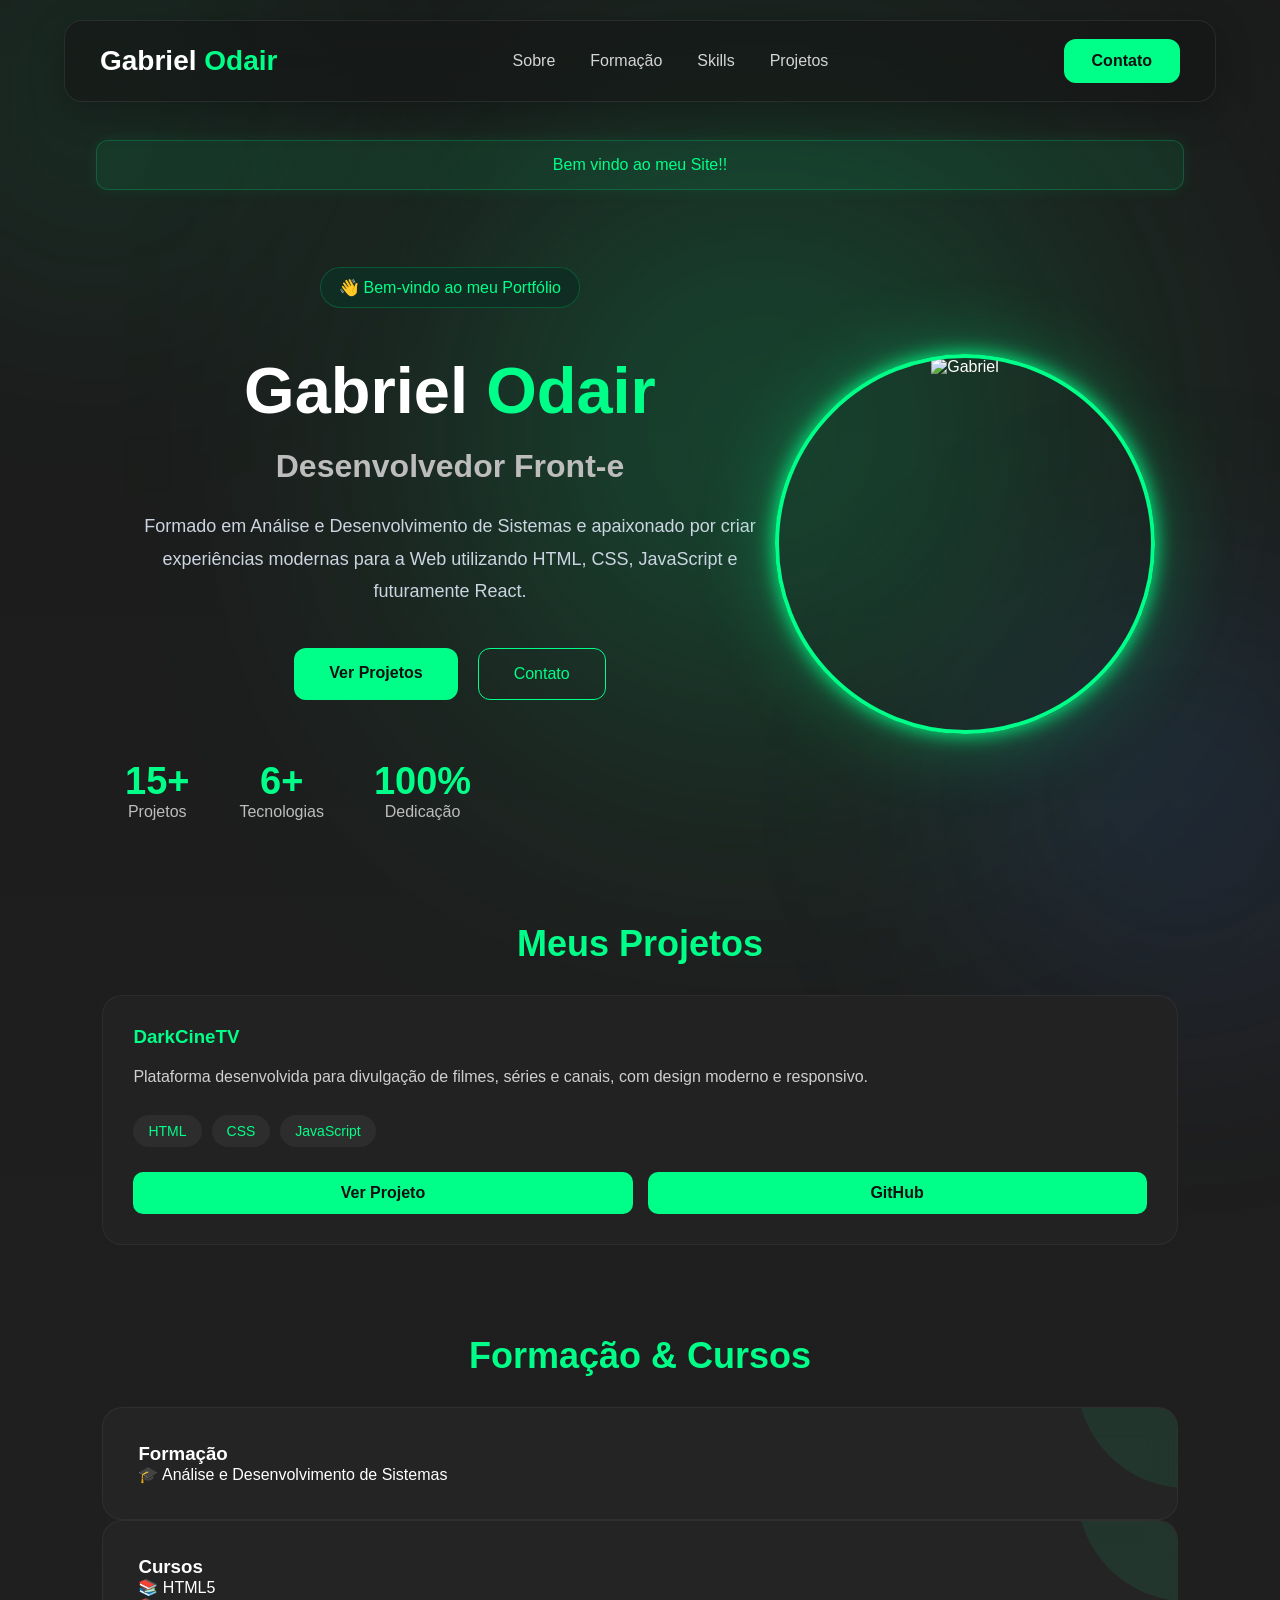
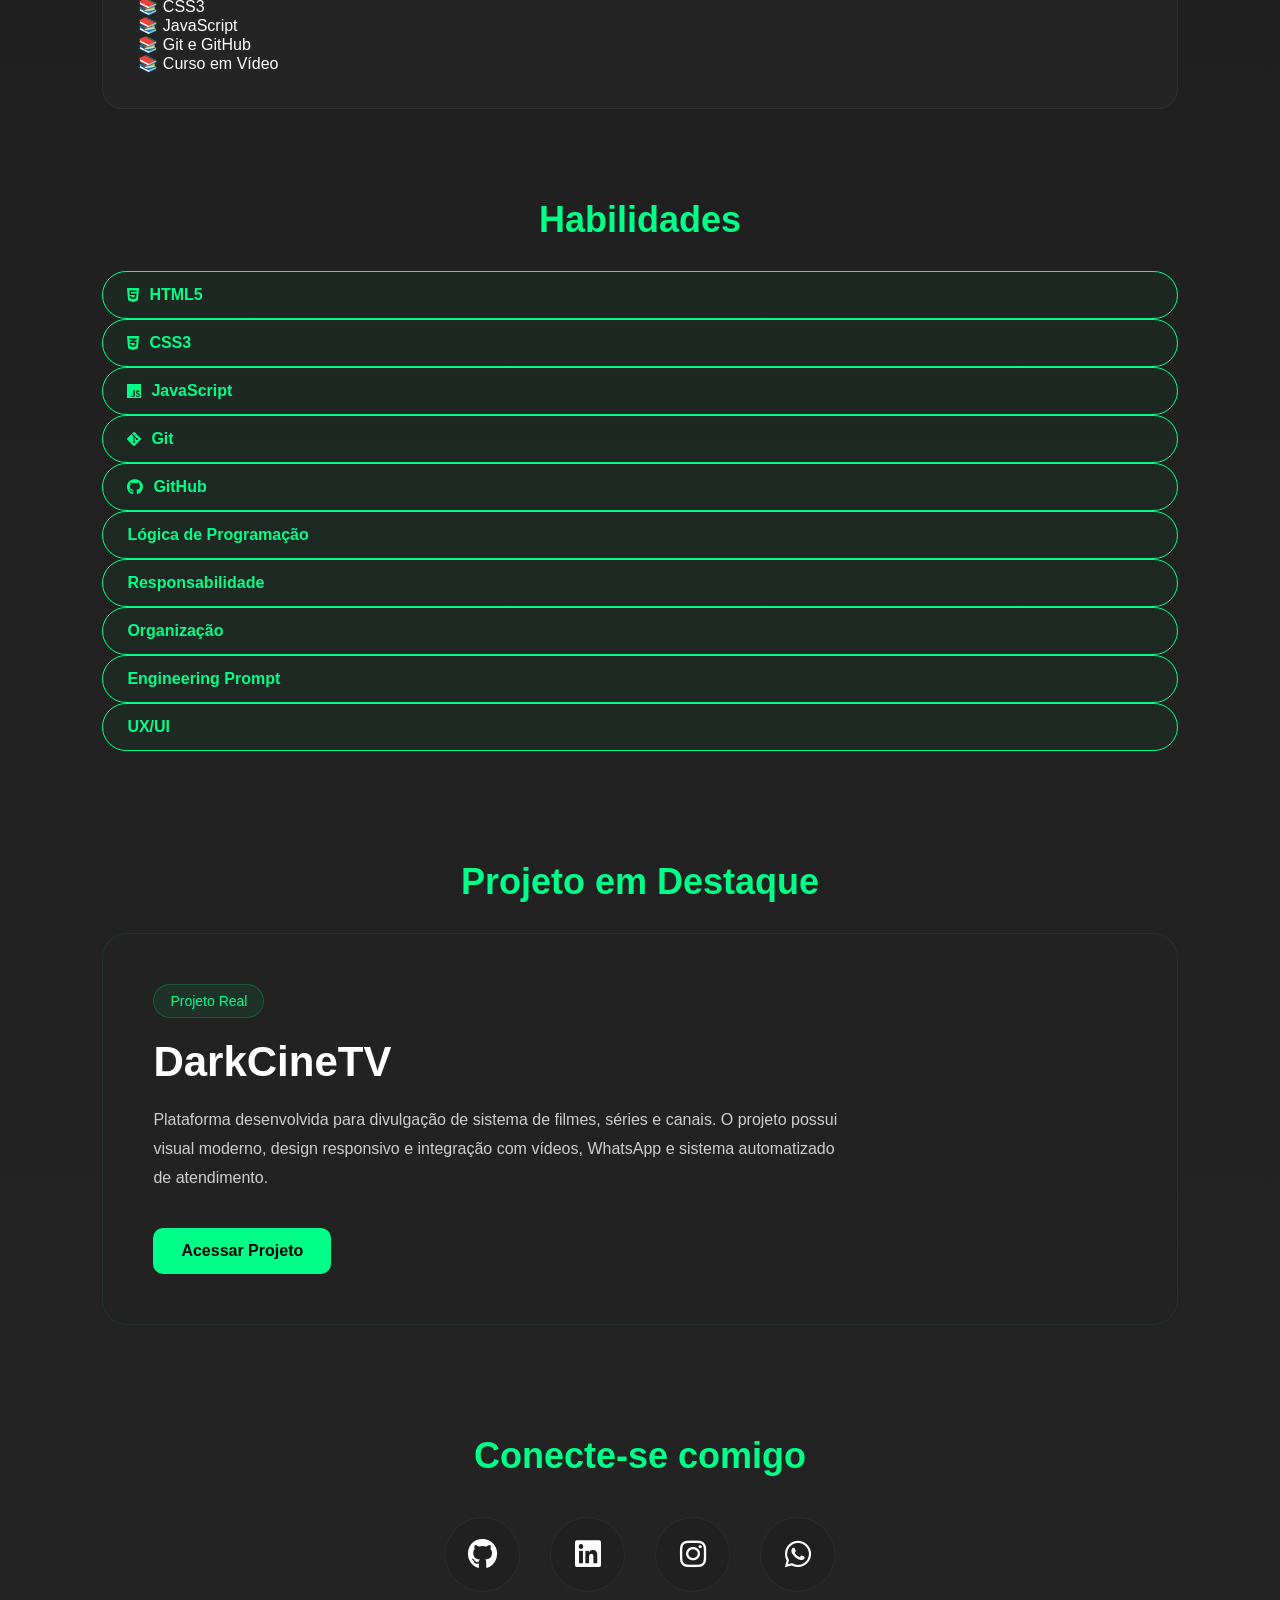
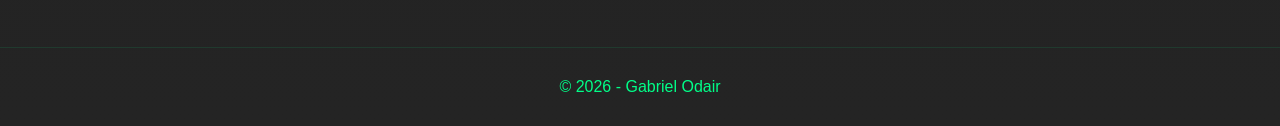
==== index.html @ f1d729bd "index" ====
<!DOCTYPE html>
<html lang="pt-br">

<head>
    <meta charset="UTF-8">
    <meta name="viewport" content="width=device-width, initial-scale=1.0">

    <title>Gabriel Odair | Portfólio</title>
    <link rel="shortcut icon" href="Imagens/favicon.ico" type="image/x-icon">

    <link rel="stylesheet" href="style.css">
    <link rel="stylesheet" href="css/responsive.css">
    <link rel="stylesheet" href="https://cdnjs.cloudflare.com/ajax/libs/font-awesome/6.7.2/css/all.min.css">
</head>

<body>

    <!-- HEADER -->

    <header>

    <nav class="navbar">

        <a href="#" class="logo">

            Gabriel <span>Odair</span>

        </a>

        <ul class="menu">

            <li><a href="#sobre">Sobre</a></li>

            <li><a href="#formacao">Formação</a></li>

            <li><a href="#habilidades">Skills</a></li>

            <li><a href="#projeto-destaque">Projetos</a></li>

        </ul>

        <a href="#redes" class="contact-btn">

            Contato

        </a>

    </nav>

</header>

    <!-- ALERT -->

    <div class="alert">
        Bem vindo ao meu Site!!
    </div>

    <!-- HERO -->

    <section class="hero">

        <div class="hero-left">

            <span class="tag">
                👋 Bem-vindo ao meu Portfólio
            </span>

            <h1>
                Gabriel <span>Odair</span>
            </h1>

            <h2>
                <span id="typing"></span>
            </h2>

            <p>
                Formado em Análise e Desenvolvimento de Sistemas e apaixonado por criar experiências modernas para a Web
                utilizando HTML, CSS, JavaScript e futuramente React.
            </p>

            <div class="hero-buttons">

                <a href="#projeto-destaque" class="btn-primary">
                    Ver Projetos
                </a>

                <a href="https://wa.me/5544988586621" target="_blank" class="btn-secondary">

                    Contato

                </a>

            </div>
            <div class="numbers">

                <div>

                    <h3>15+</h3>

                    <span>Projetos</span>

                </div>

                <div>

                    <h3>6+</h3>

                    <span>Tecnologias</span>

                </div>

                <div>

                    <h3>100%</h3>

                    <span>Dedicação</span>

                </div>

            </div>

        </div>

        <div class="hero-right">

            <div class="photo">

                <img src="imagens/perfil.png" alt="Gabriel">

            </div>

        </div>

    </section>
    <!-- SOBRE -->

    <section id="projetos"class="hidden">

    <h2 class="title">
        Meus Projetos
    </h2>

    <div class="projects">

        <!-- Projeto 1 -->

        <div class="project-card">

           

            <div class="project-info">

                <h3>DarkCineTV</h3>

                <p>
                    Plataforma desenvolvida para divulgação de filmes, séries e canais,
                    com design moderno e responsivo.
                </p>

                <div class="tech">

                    <span>HTML</span>

                    <span>CSS</span>

                    <span>JavaScript</span>

                </div>

                <div class="buttons">

                    <a
                    target="_blank"
                    href="https://darkcinetv.com.br">

                    Ver Projeto

                    </a>

                    <a
                    target="_blank"
                    href="https://github.com/GabrielOdair">

                    GitHub

                    </a>

                </div>

            </div>

        </div>

    </div>

</section>

    <!-- FORMAÇÃO -->

    <section id="formacao"class="hidden">

        <h2 class="title">
            Formação & Cursos
        </h2>

        <div class="cards">

            <div class="card">

                <h3>Formação</h3>

                <p>
                    🎓 Análise e Desenvolvimento de Sistemas
                </p>

            </div>

            <div class="card">

                <h3>Cursos</h3>

                <p>
                    📚 HTML5 <br>
                    📚 CSS3 <br>
                    📚 JavaScript <br>
                    📚 Git e GitHub <br>
                    📚 Curso em Vídeo
                </p>

            </div>

        </div>

    </section>

    <!-- HABILIDADES -->

    <section id="habilidades"class="hidden">

        <h2 class="title">
            Habilidades
        </h2>

        <div class="skill">

            <i class="fab fa-html5"></i>

            HTML5

        </div>
        <div class="skill"><i class="fab fa-css3-alt"></i> CSS3</div>
        <div class="skill"><i class="fab fa-js"></i> JavaScript</div>
        <div class="skill"><i class="fab fa-git-alt"></i> Git</div>
        <div class="skill"><i class="fab fa-github"></i> GitHub</div>
        <div class="skill">Lógica de Programação</div>
        <div class="skill">Responsabilidade</div>
        <div class="skill">Organização</div>
        <div class="skill">Engineering Prompt</div>
        <div class="skill">UX/UI</div>

        </div>

    </section>
    <!-- PROJETO EM DESTAQUE -->

    <section id="projeto-destaque"class="hidden">

        <h2 class="title">
            Projeto em Destaque
        </h2>

        <div class="project-feature">

            <div class="project-text">

                <span class="project-tag">
                    Projeto Real
                </span>

                <h3>
                    DarkCineTV
                </h3>

                <p>
                    Plataforma desenvolvida para divulgação de sistema de filmes, séries e canais.
                    O projeto possui visual moderno, design responsivo e integração com vídeos,
                    WhatsApp e sistema automatizado de atendimento.
                </p>

                <a target="_blank" href="https://darkcinetv.com.br" class="project-button">

                    Acessar Projeto

                </a>

            </div>

        </div>

    </section>

    <!-- REDES -->

    <section id="redes"class="hidden">

        <h3 class="title">

            Conecte-se comigo

        </h3>

        <div class="social-icons">

            <a target="_blank" href="https://github.com/GabrielOdair">

                <i class="fab fa-github"></i>

            </a>

            <a target="_blank" href="https://www.linkedin.com/in/gabriel-odair-1b85ba211/">

                <i class="fab fa-linkedin"></i>

            </a>

            <a target="_blank" href="https://instagram.com/odair_200">

                <i class="fab fa-instagram"></i>

            </a>

            <a target="_blank" href="https://wa.me/5544988586621">

                <i class="fab fa-whatsapp"></i>

            </a>

        </div>

    </section>

    <!-- FOOTER -->

    <footer>

        © 2026 - Gabriel Odair

    </footer>
    <script src="js/scrollReveal.js"></script>
    <script src="js/typing.js"></script>
<script src="js/navbar.js"></script>
<script src="js/scroll.js"></script>
<script src="script.js"></script>


<div class="blur blur1"></div>
<div class="blur blur2"></div>
<div class="blur blur3"></div>
</body>


</html>
---- style.css ----
/* RESET */

* {
    margin: 0;
    padding: 0;
    box-sizing: border-box;
}

/* BODY */

body {
    font-family: 'Poppins', sans-serif;
    background: linear-gradient(to bottom, #1b1b1b, #242424);
    color: white;
    overflow-x: hidden;
    padding-top: 110px;
}

/* HERO */

@media (max-width: 900px){

.hero{

    flex-direction:column-reverse;

    text-align:center;

    padding:120px 30px 60px;

}

.hero-left{

    width:100%;

}

.hero-right{

    width:100%;

    margin-bottom:40px;

}

}

.tag {

    display: inline-block;

    padding: 10px 18px;

    background: #0f2d22;

    color: #00ff88;

    border-radius: 30px;

    margin-bottom: 25px;

    border: 1px solid rgba(0, 255, 136, .2);

}

.hero h1 {

    font-size: 70px;

    margin-bottom: 10px;

}

.hero h1 span {

    color: #00ff88;

}

.hero h2 {

    font-size: 32px;

    color: #bdbdbd;

    margin-bottom: 25px;

}

.hero p {

    font-size: 18px;

    color: #c8c8c8;

    line-height: 1.8;

    max-width: 650px;

}

.hero-buttons {

    display: flex;

    gap: 20px;

    margin-top: 40px;

}

.btn-primary {

    padding: 16px 35px;

    background: #00ff88;

    color: #111;

    border-radius: 12px;

    text-decoration: none;

    font-weight: bold;

    transition: .4s;

}

.btn-primary:hover {

    transform: translateY(-6px);

    box-shadow:
        0 0 10px #00ff88,
        0 0 25px #00ff88,
        0 0 60px #00ff88;

}

.btn-secondary {

    padding: 16px 35px;

    border: 1px solid #00ff88;

    color: #00ff88;

    text-decoration: none;

    border-radius: 12px;

    transition: .4s;

}

.btn-secondary:hover {

    background: #00ff88;

    color: #111;

    box-shadow: 0 0 30px #00ff88;

}

.photo {

    width: 380px;

    height: 380px;

    border-radius: 50%;

    overflow: hidden;

    border: 4px solid #00ff88;

    box-shadow:
        0 0 20px #00ff88,
        0 0 80px rgba(0, 255, 136, .3);

    animation: flutuar 4s ease-in-out infinite;

}

.photo img {

    width: 100%;

    height: 100%;

    object-fit: cover;

}

@keyframes flutuar {

    0% {

        transform: translateY(0px);

    }

    50% {

        transform: translateY(-18px);

    }

    100% {

        transform: translateY(0px);

    }

}

/* BACKGROUND EFFECT */

.blur {
    position: fixed;
    width: 400px;
    height: 400px;
    border-radius: 50%;
    filter: blur(120px);
    z-index: -1;
}

.blur1 {
    background: rgba(0, 255, 136, 0.08);
    top: -100px;
    left: -100px;
}

.blur2 {
    background: rgba(59, 130, 246, 0.12);
    bottom: -100px;
    right: -100px;
}

/* ================= HEADER ================= */

header {

    position: fixed;

    top: 20px;

    left: 0;

    width: 100%;

    display: flex;

    justify-content: center;

    z-index: 999;

}

.navbar {

    width: 90%;

    max-width: 1300px;

    padding: 18px 35px;

    display: flex;

    justify-content: space-between;

    align-items: center;

    background: rgba(20, 20, 20, .55);

    backdrop-filter: blur(20px);

    border: 1px solid rgba(255, 255, 255, .08);

    border-radius: 18px;

    box-shadow:

        0 10px 35px rgba(0, 0, 0, .25);

}
.navbar:hover{

    border-color:#00ff88;

    transition:.4s;

}

.logo {

    font-size: 28px;

    font-weight: 700;

    color: white;

    text-decoration: none;

}

.logo span {

    color: #00ff88;

}
.logo{

    transition:.4s;

}

.logo:hover{

    text-shadow:

        0 0 10px #00ff88,

        0 0 20px #00ff88;

}

.menu {

    display: flex;

    gap: 35px;

    list-style: none;

}

.menu a {

    position: relative;

    text-decoration: none;

    color: #d5d5d5;

    font-weight: 500;

    transition: .4s;

}

.menu a::after {

    content: "";

    position: absolute;

    left: 0;

    bottom: -8px;

    width: 0%;

    height: 2px;

    border-radius: 20px;

    background: #00ff88;

    transition: .4s;

}

.menu a:hover {

    color: #00ff88;

}

.menu a:hover::after {

    width: 100%;

}

.contact-btn {

    padding: 13px 28px;

    border-radius: 12px;

    text-decoration: none;

    color: #111;

    background: #00ff88;

    font-weight: bold;

    transition: .4s;

}

.contact-btn:hover {

    transform: translateY(-4px);

    box-shadow:

        0 0 10px #00ff88,

        0 0 30px #00ff88,

        0 0 60px rgba(0, 255, 136, .6);

}

/* ALERT */

.alert {
    width: 85%;
    margin: 30px auto;
    padding: 15px;
    border-radius: 12px;
    text-align: center;

    background: rgba(0, 255, 136, 0.08);
    border: 1px solid rgba(0, 255, 136, 0.2);

    color: #00ff88;

    box-shadow: 0 0 15px rgba(0, 255, 136, 0.08);
}

/* HERO */

.hero {
    min-height: 72vh;
    display: flex;
    justify-content: center;
    align-items: center;
    padding: 0 8%;
    text-align: center;
}

.hero-content {
    max-width: 800px;
}

.small-text {
    color: #60a5fa;
    letter-spacing: 2px;
    text-transform: uppercase;
    font-size: 14px;
}

.hero h1 {
    font-size: 65px;
    margin: 20px 0;
}

.hero h1 span {
    color: #00ff88;
}

.hero p {
    color: #cbd5e1;
    line-height: 1.8;
    margin-bottom: 35px;
}

/* BUTTONS */

.hero-buttons {
    display: flex;
    justify-content: center;
    gap: 20px;
    flex-wrap: wrap;
}

.btn {
    padding: 14px 28px;

    background: #2f2f2f;

    border: 1px solid #3d3d3d;

    border-radius: 10px;

    text-decoration: none;

    color: #00ff88;

    font-weight: 600;

    transition: 0.3s;
}

.btn:hover {
    transform: translateY(-4px);

    background: #3a3a3a;

    box-shadow: 0 0 15px rgba(0, 255, 136, 0.15);
}


.btn-outline {
    padding: 14px 28px;

    border: 1px solid #00ff88;

    border-radius: 10px;

    text-decoration: none;

    color: #00ff88;

    background-color: transparent;

    transition: 0.3s;
}

.btn-outline:hover {
    background-color: #00ff88;
    color: black;
}

/* SECTIONS */

section {
    padding: 55px 8%;
}

.title {
    text-align: center;
    font-size: 36px;
    margin-bottom: 30px;
    color: #00ff88;
}

/* CARDS */

.card {

    background: rgba(40, 40, 40, .65);

    border-radius: 20px;

    padding: 35px;

    border: 1px solid rgba(255, 255, 255, .05);

    backdrop-filter: blur(15px);

    transition: .4s;

    position: relative;

    overflow: hidden;

}

/* SKILLS */

.skills {
    display: flex;
    flex-wrap: wrap;
    justify-content: center;
    gap: 15px;
}

.skill {
    padding: 12px 22px;

    border-radius: 30px;

    border: 1px solid #00ff88;

    color: #00ff88;

    background-color: rgba(0, 255, 136, 0.04);

    transition: 0.3s;
}

.skill:hover {
    background: #00ff88;

    color: black;
}

/* PROJETOS */

.project-link {
    display: inline-block;
    margin-top: 20px;
    color: #60a5fa;
    text-decoration: none;
    font-weight: 600;
}

/* SOCIAL */

.social {
    display: flex;
    justify-content: center;
    gap: 20px;
    flex-wrap: wrap;
}

.social a {
    text-decoration: none;
    color: white;
    padding: 14px 25px;
    border-radius: 10px;
    border: 1px solid rgba(0, 255, 136, 0.2);
    transition: 0.3s;
}

.social a:hover {
    background: #00ff88;
    color: black;
}

/* FOOTER */

footer {
    padding: 30px;
    text-align: center;
    border-top: 1px solid rgba(0, 255, 136, 0.1);
    color: #00ff88;
}

/* RESPONSIVO */

@media(max-width: 768px) {



    nav {
        flex-direction: column;
        gap: 20px;
    }

    nav ul li {

        position: relative;

    }

    nav a {

        color: #ddd;

        text-decoration: none;

        font-weight: 500;

        transition: .4s;

    }

    nav a::after {

        content: "";

        position: absolute;

        left: 0;

        bottom: -8px;

        width: 0%;

        height: 2px;

        background: #00ff88;

        transition: .4s;

    }

    nav a:hover {

        color: #00ff88;

    }

    nav a:hover::after {

        width: 100%;

    }

    .hero h1 {
        font-size: 42px;
    }

}

/* PROJETO DESTAQUE */

.project-feature {

    width: 100%;

    background: rgba(35, 35, 35, 0.75);

    border: 1px solid rgba(0, 255, 136, 0.08);

    border-radius: 25px;

    padding: 50px;

    transition: 0.3s;

    overflow: hidden;
}

.project-feature:hover {

    transform: translateY(-5px);

    border-color: #00ff88;

    box-shadow: 0 0 25px rgba(0, 255, 136, 0.08);
}

.project-text {

    max-width: 700px;
}

.project-tag {

    display: inline-block;

    padding: 8px 16px;

    border-radius: 30px;

    background: rgba(0, 255, 136, 0.08);

    border: 1px solid rgba(0, 255, 136, 0.2);

    color: #00ff88;

    margin-bottom: 20px;

    font-size: 14px;
}

.project-feature h3 {

    font-size: 42px;

    margin-bottom: 20px;

    color: white;
}

.project-feature p {

    color: #cfcfcf;

    line-height: 1.8;

    margin-bottom: 35px;
}

.project-button {

    display: inline-block;

    padding: 14px 28px;

    background: #00ff88;

    color: black;

    text-decoration: none;

    border-radius: 10px;

    font-weight: 600;

    transition: 0.3s;
}

.project-button:hover {

    transform: scale(1.05);

    box-shadow: 0 0 20px rgba(0, 255, 136, 0.2);
}

#sobre,
#formacao {
    padding-top: 35px;
    padding-bottom: 35px;
}

.blur3 {

    width: 500px;

    height: 500px;

    background: #00ff8850;

    filter: blur(170px);

    position: fixed;

    left: 40%;

    top: 20%;

    z-index: -1;

}

.numbers {

    display: flex;

    gap: 50px;

    margin-top: 60px;

}

.numbers h3 {

    font-size: 38px;

    color: #00ff88;

}

.numbers span {

    color: #bdbdbd;

}

.social-icons {

    display: flex;

    justify-content: center;

    gap: 30px;

    margin-top: 40px;

    flex-wrap: wrap;

}

.social-icons a {

    width: 75px;

    height: 75px;

    display: flex;

    justify-content: center;

    align-items: center;

    border-radius: 50%;

    background: #202020;

    color: white;

    font-size: 30px;

    text-decoration: none;

    transition: .4s;

    border: 1px solid rgba(255, 255, 255, .05);

}

.social-icons a:hover {

    background: #00ff88;

    color: #111;

    transform: translateY(-10px) scale(1.1);

    box-shadow:
        0 0 15px #00ff88,
        0 0 35px #00ff88,
        0 0 60px rgba(0, 255, 136, .6);

}

.card::before {

    content: "";

    position: absolute;

    width: 220px;

    height: 220px;

    background: #00ff88;

    border-radius: 50%;

    top: -140px;

    right: -120px;

    opacity: .08;

    transition: .5s;

}

.card:hover::before {

    transform: scale(1.8);

}

.card:hover {

    transform: translateY(-10px);

    box-shadow:

        0 15px 40px rgba(0, 255, 136, .12);

    border-color: #00ff88;

}

.skill {

    display: flex;

    align-items: center;

    gap: 10px;

    padding: 14px 24px;

    font-weight: 600;

}
.projects{

    display:grid;

    grid-template-columns:repeat(auto-fit,minmax(350px,1fr));

    gap:40px;

}
.project-card{

    background:#222;

    border-radius:20px;

    overflow:hidden;

    transition:.4s;

    border:1px solid rgba(255,255,255,.05);

}
.project-card:hover{

    transform:translateY(-10px);

    box-shadow:

        0 15px 40px rgba(0,255,136,.15);

}
.project-card img{

    width:100%;

    height:240px;

    object-fit:cover;

    transition:.5s;

}.project-card:hover img{

    transform:scale(1.08);

}.project-info{

    padding:30px;

}.project-info h3{

    color:#00ff88;

    margin-bottom:15px;

}.project-info p{

    color:#cfcfcf;

    line-height:1.7;

}.tech{

    display:flex;

    gap:10px;

    flex-wrap:wrap;

    margin:25px 0;

}.tech span{

    padding:8px 15px;

    border-radius:30px;

    background:#2d2d2d;

    color:#00ff88;

    font-size:14px;

}.buttons{

    display:flex;

    gap:15px;

}.buttons a{

    flex:1;

    text-align:center;

    text-decoration:none;

    padding:12px;

    border-radius:10px;

    background:#00ff88;
.buttons a:hover{

    box-shadow:

        0 0 10px #00ff88,

        0 0 30px #00ff88;

}.navbar.scroll{

background:#121212;

box-shadow:

0 15px 40px rgba(0,0,0,.45);

border:1px solid rgba(0,255,136,.15);

}
    color:#111;

    font-weight:bold;

    transition:.4s;

}
/*==========================
RESPONSIVIDADE
===========================*/

@media (max-width:900px){

    /* HEADER */

    header{

        top:10px;

    }

    .navbar{

        width:95%;

        flex-direction:column;

        gap:20px;

        padding:20px;

    }

    .menu{

        flex-wrap:wrap;

        justify-content:center;

        gap:18px;

    }

    /* HERO */

    .hero{

        flex-direction:column-reverse;

        text-align:center;

        gap:40px;

        padding:40px 20px;

    }

    .hero-left{

        width:100%;

    }

    .hero-right{

        width:100%;

        display:flex;

        justify-content:center;

    }

    .hero h1{

        font-size:42px;

    }

    .hero h2{

        font-size:24px;

    }

    .hero p{

        font-size:16px;

    }

    .photo{

        width:250px;

        height:250px;

    }

    /* BOTÕES */

    .hero-buttons{

        flex-direction:column;

        align-items:center;

    }

    .btn-primary,

    .btn-secondary{

        width:220px;

        text-align:center;

    }

    /* NÚMEROS */

    .numbers{

        justify-content:center;

        flex-wrap:wrap;

        gap:25px;

    }

    /* CARDS */

    .cards{

        grid-template-columns:1fr;

    }

    /* SKILLS */

    .skills{

        justify-content:center;

    }

    .skill{

        width:170px;

        justify-content:center;

    }

    /* REDES */

    .social-icons{

        gap:18px;

    }

    .social-icons a{

        width:60px;

        height:60px;

        font-size:24px;

    }

}
.hidden{

    opacity:0;

    transform:translateY(80px);

    transition:all .8s ease;

}

.show{

    opacity:1;

    transform:translateY(0);

}
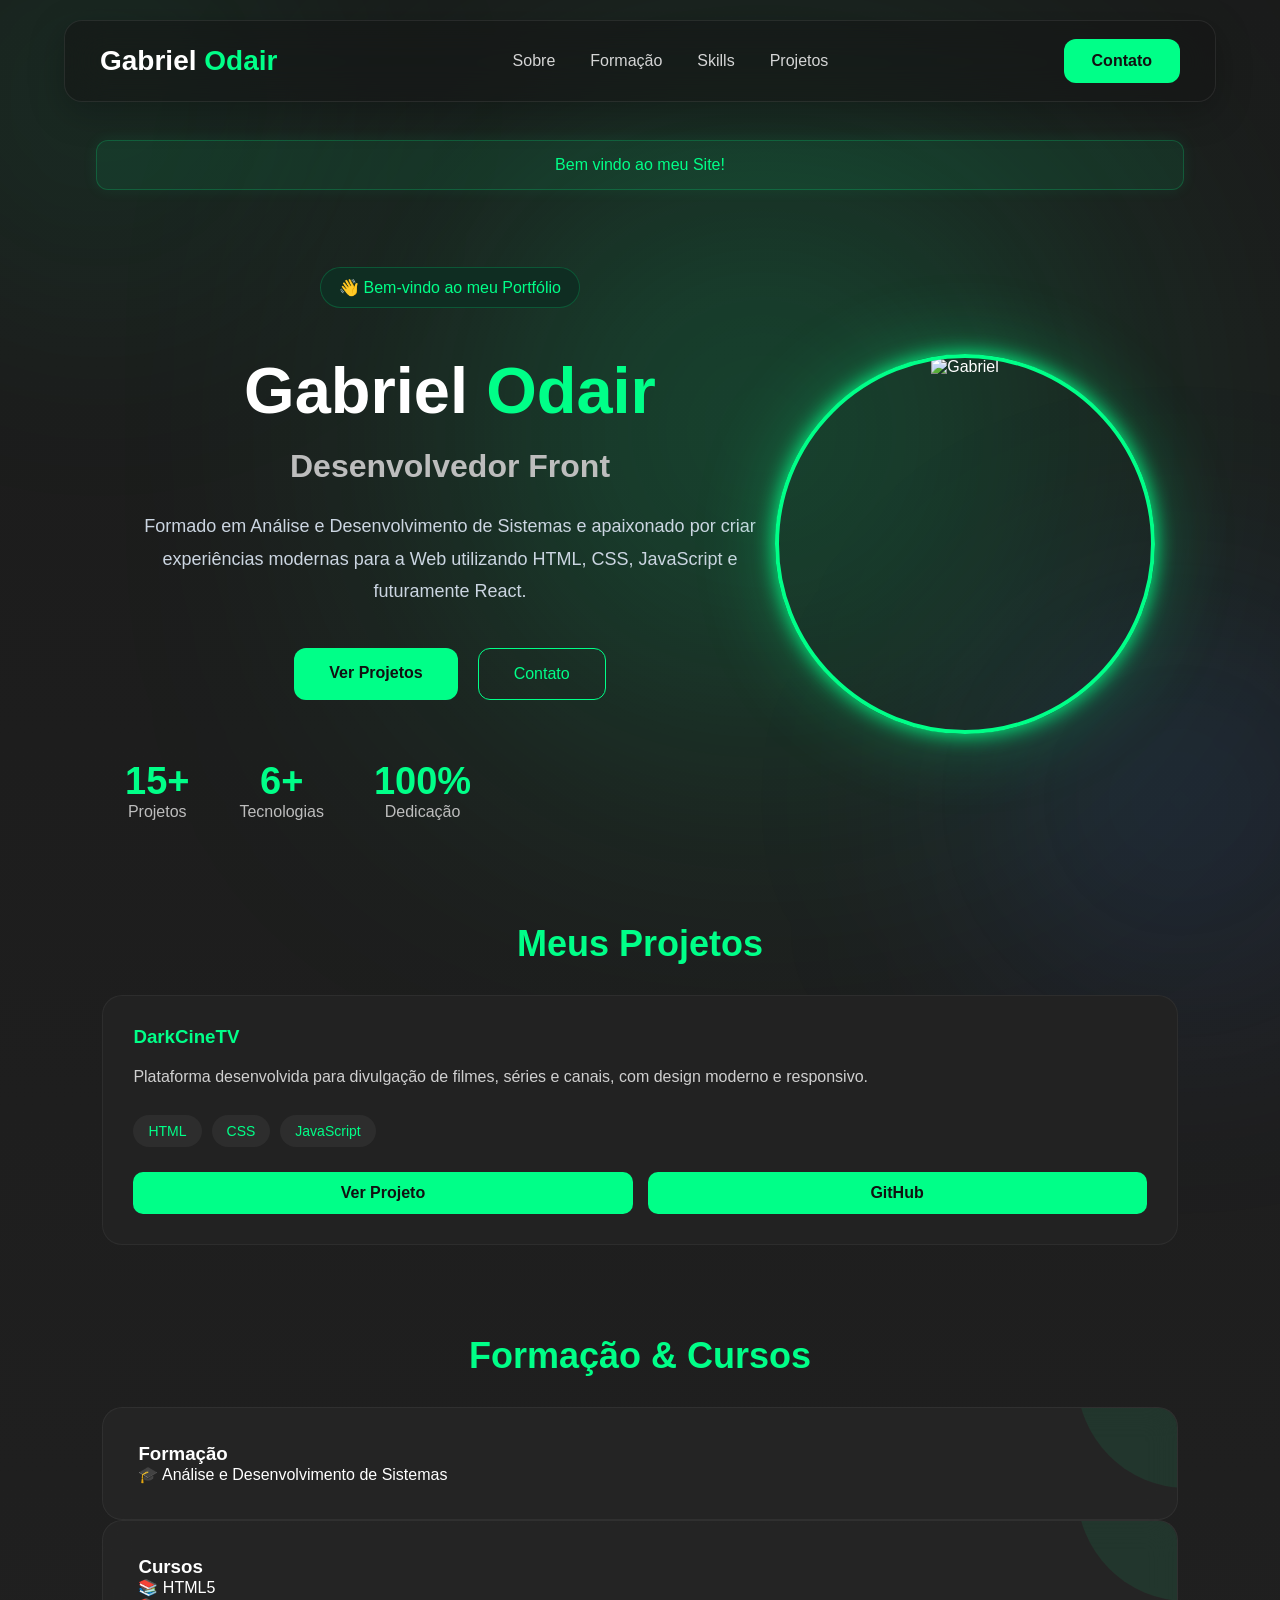
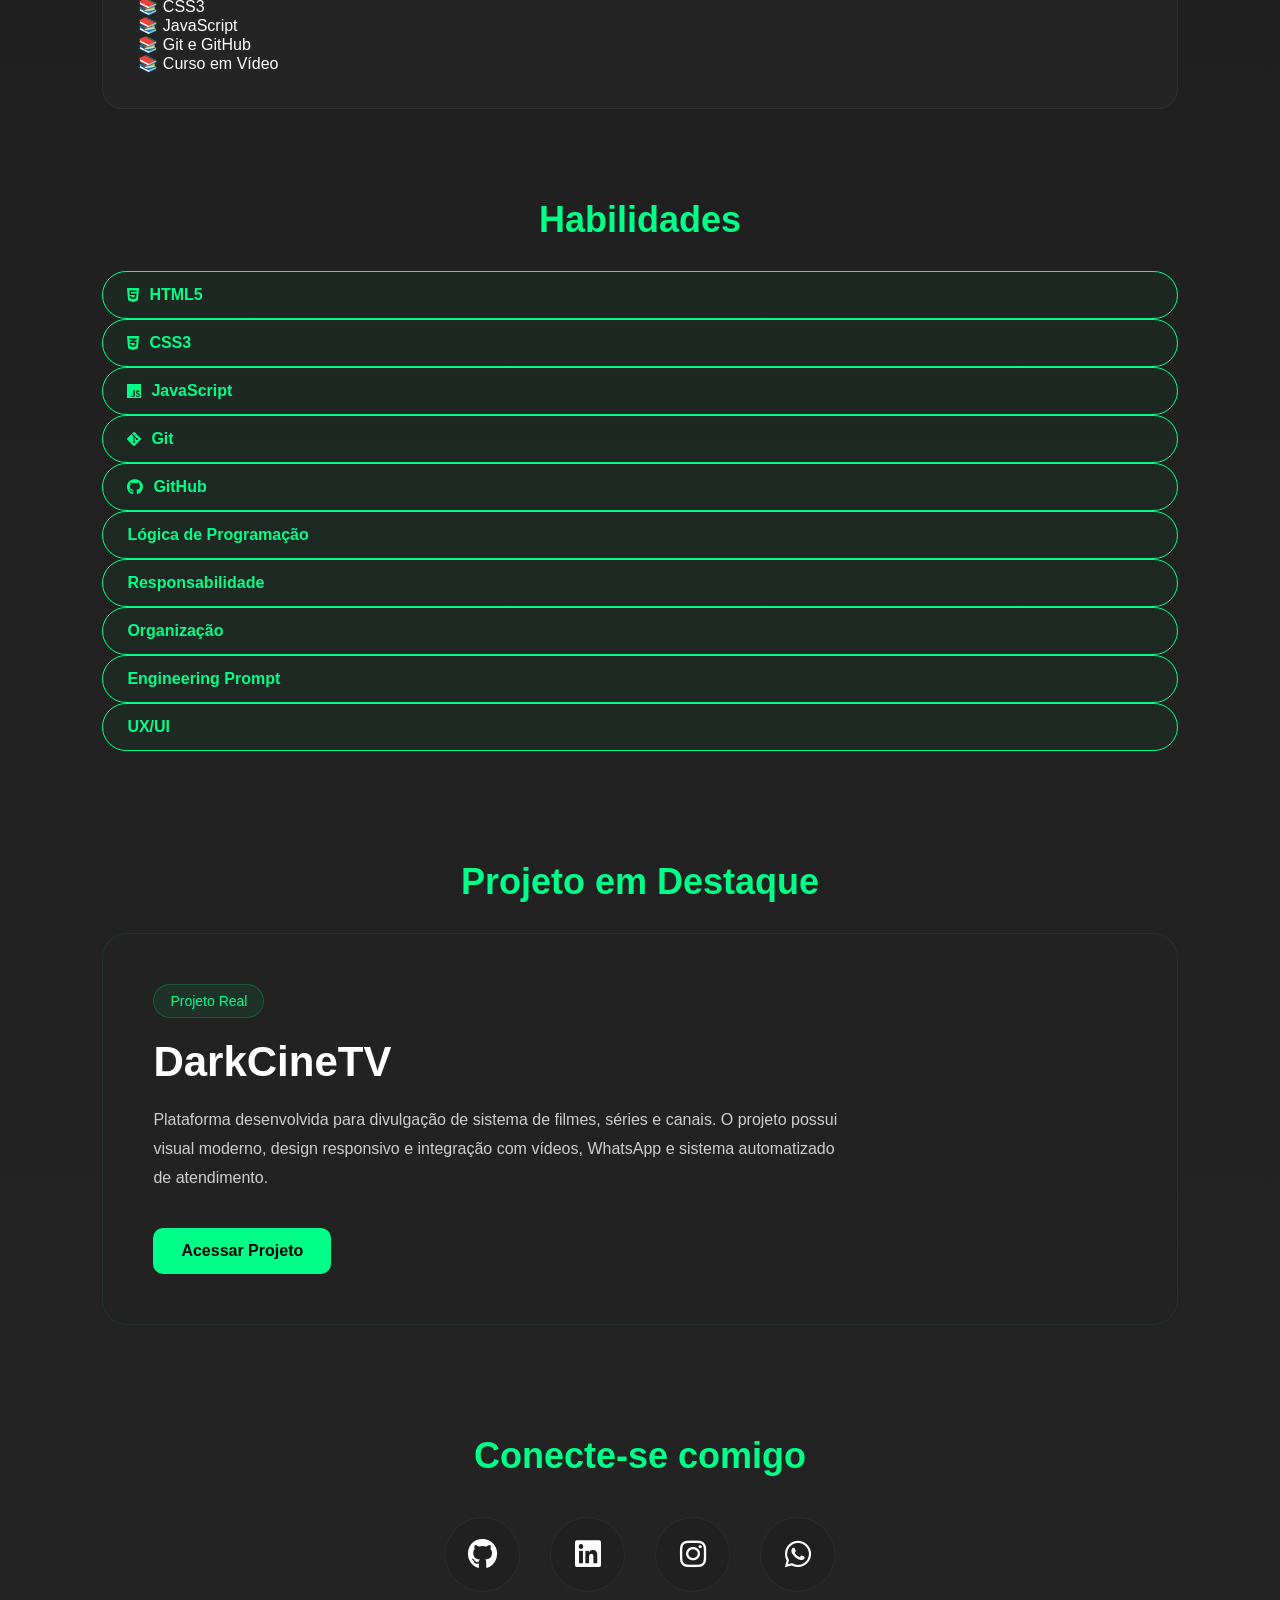
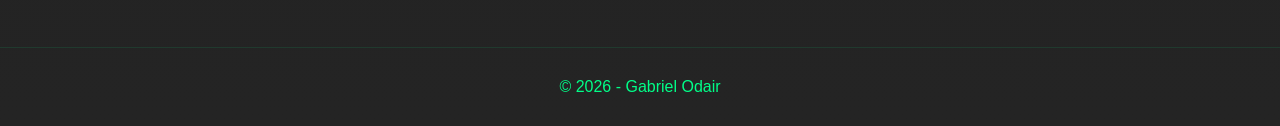
==== commit 75c133ce: "Update index.html" ====
--- a/index.html
+++ b/index.html
@@ -52,7 +52,7 @@
     <!-- ALERT -->
 
     <div class="alert">
-        Bem vindo ao meu Site!!
+        Bem vindo ao meu Site!
     </div>
 
     <!-- HERO -->
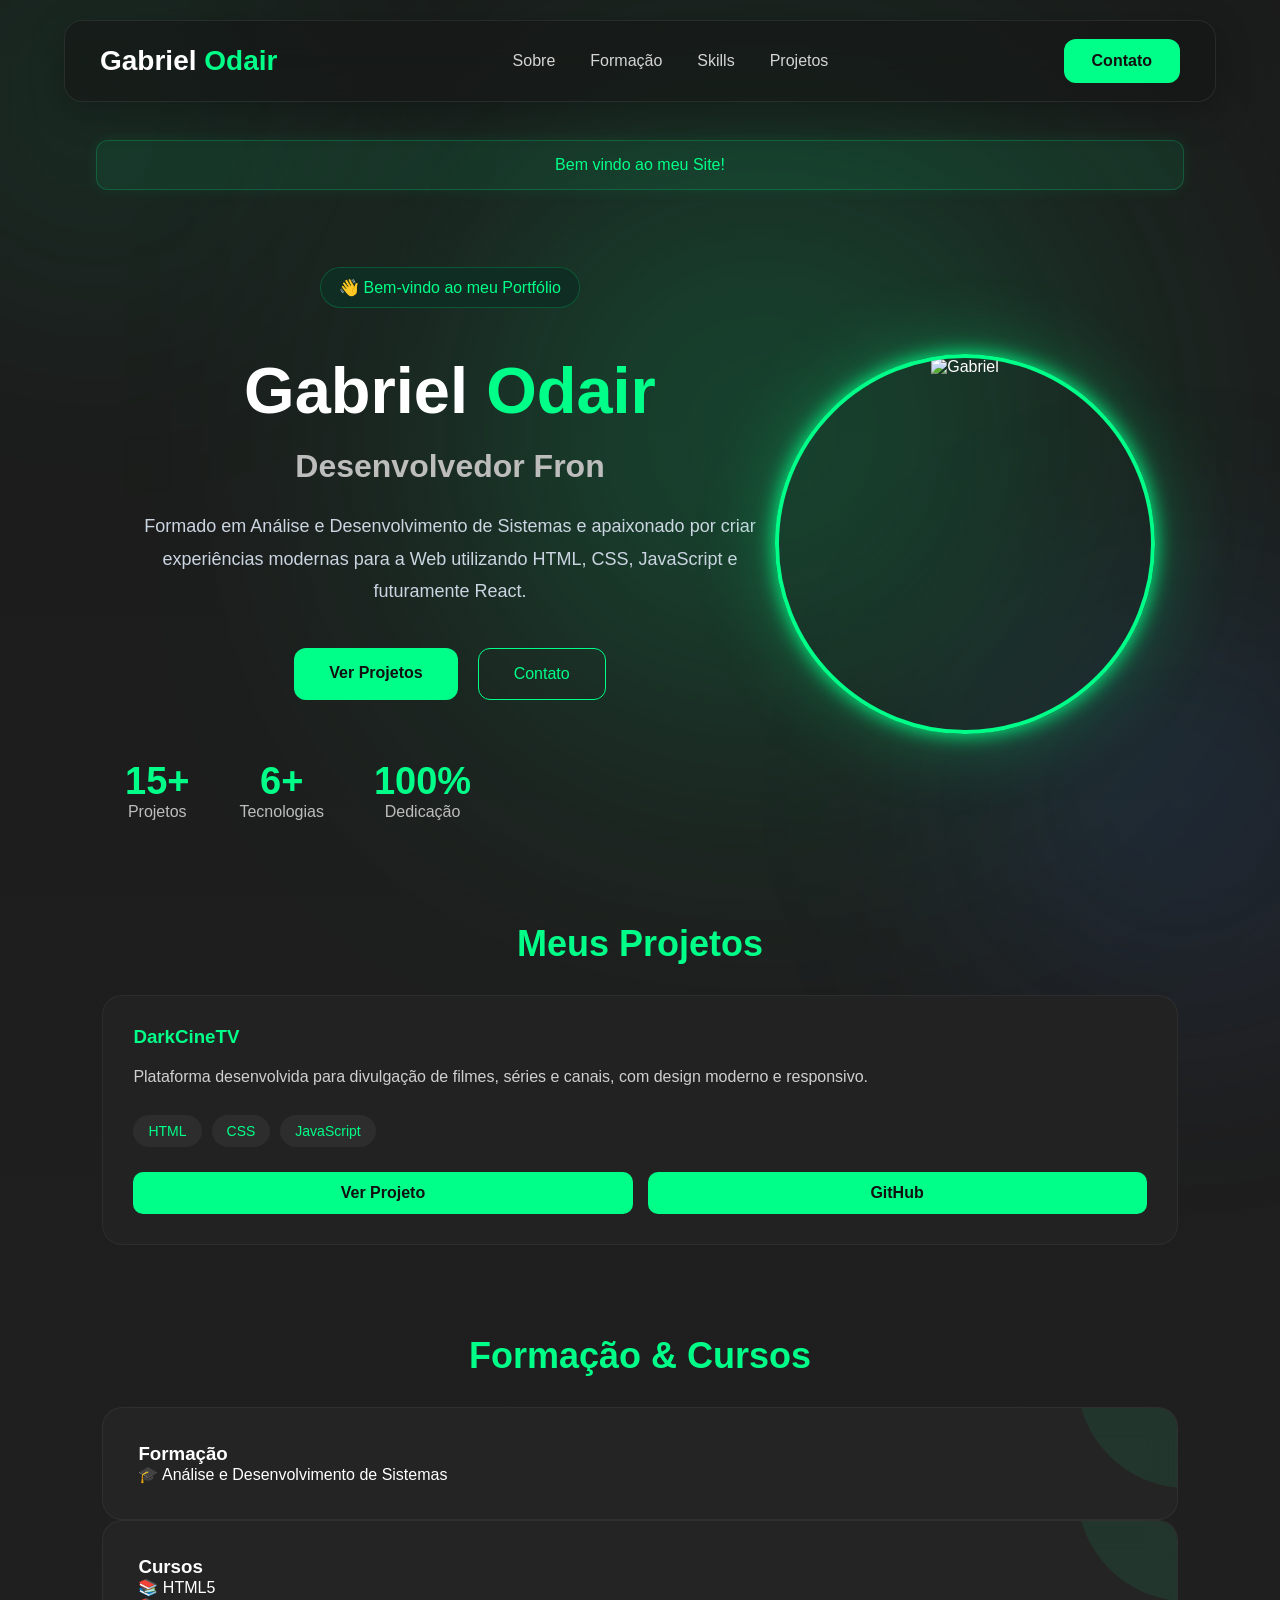
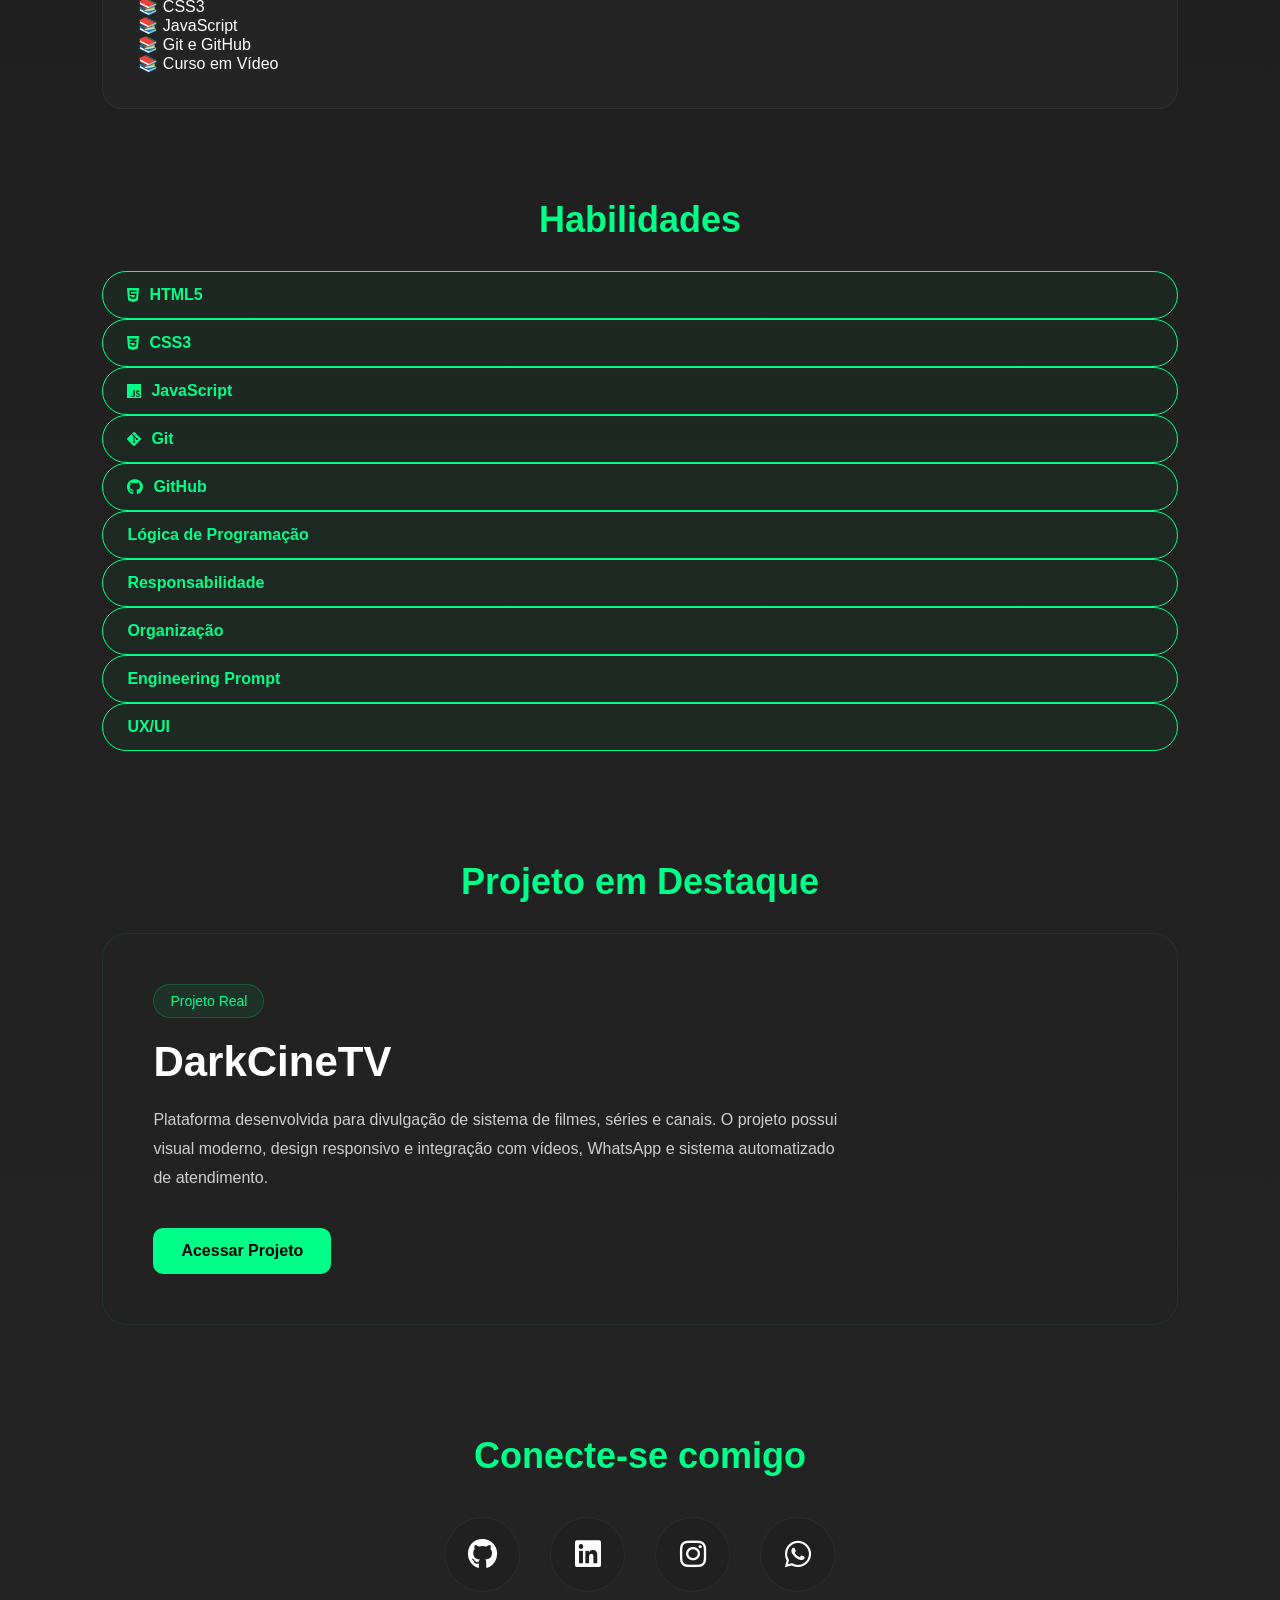
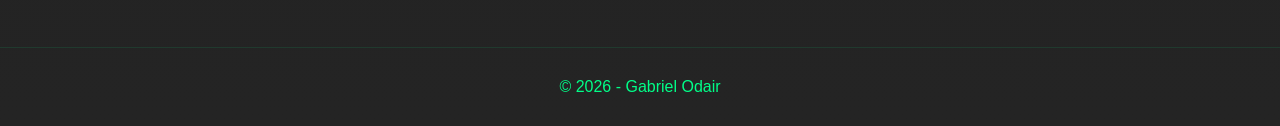
==== commit 67eb36cc: "Update index.html" ====
--- a/index.html
+++ b/index.html
@@ -55,7 +55,7 @@
         Bem vindo ao meu Site!
     </div>
 
-    <!-- HERO -->
+    <!-- HERO .-->
 
     <section class="hero">
 
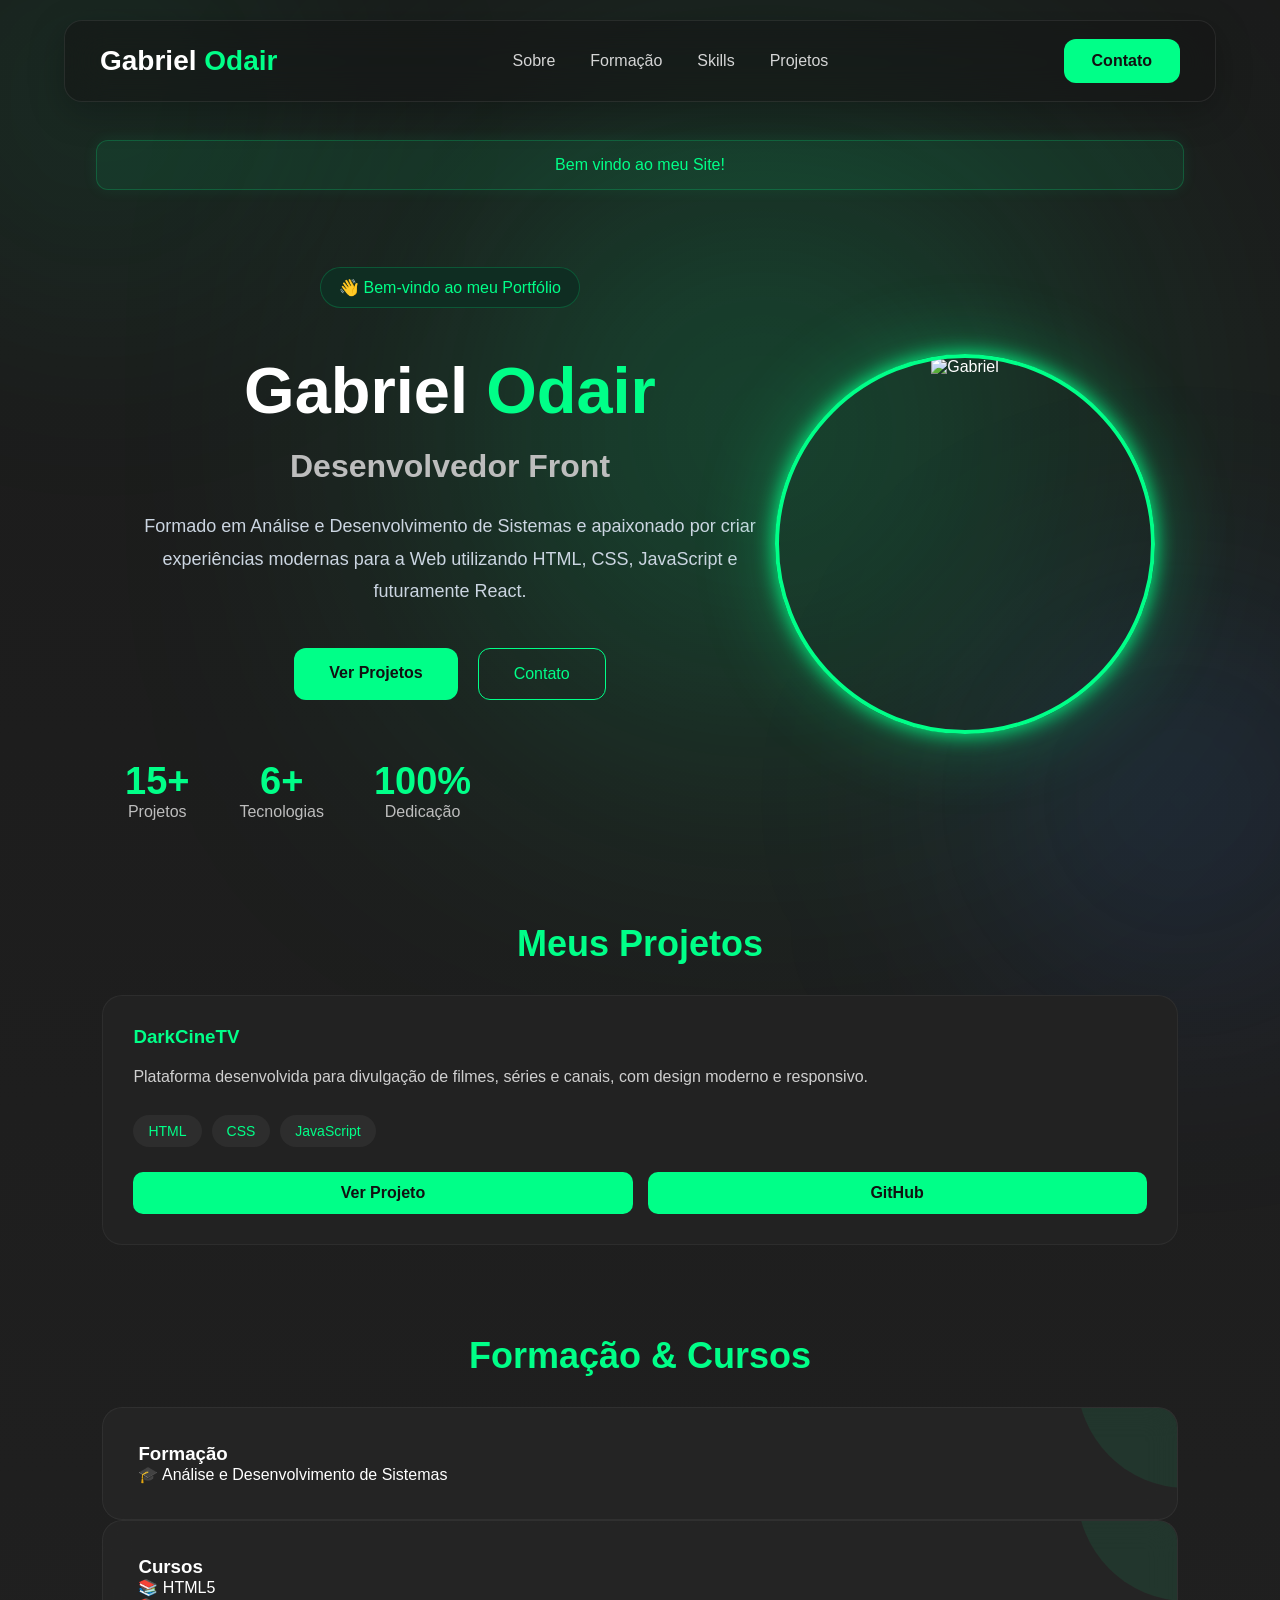
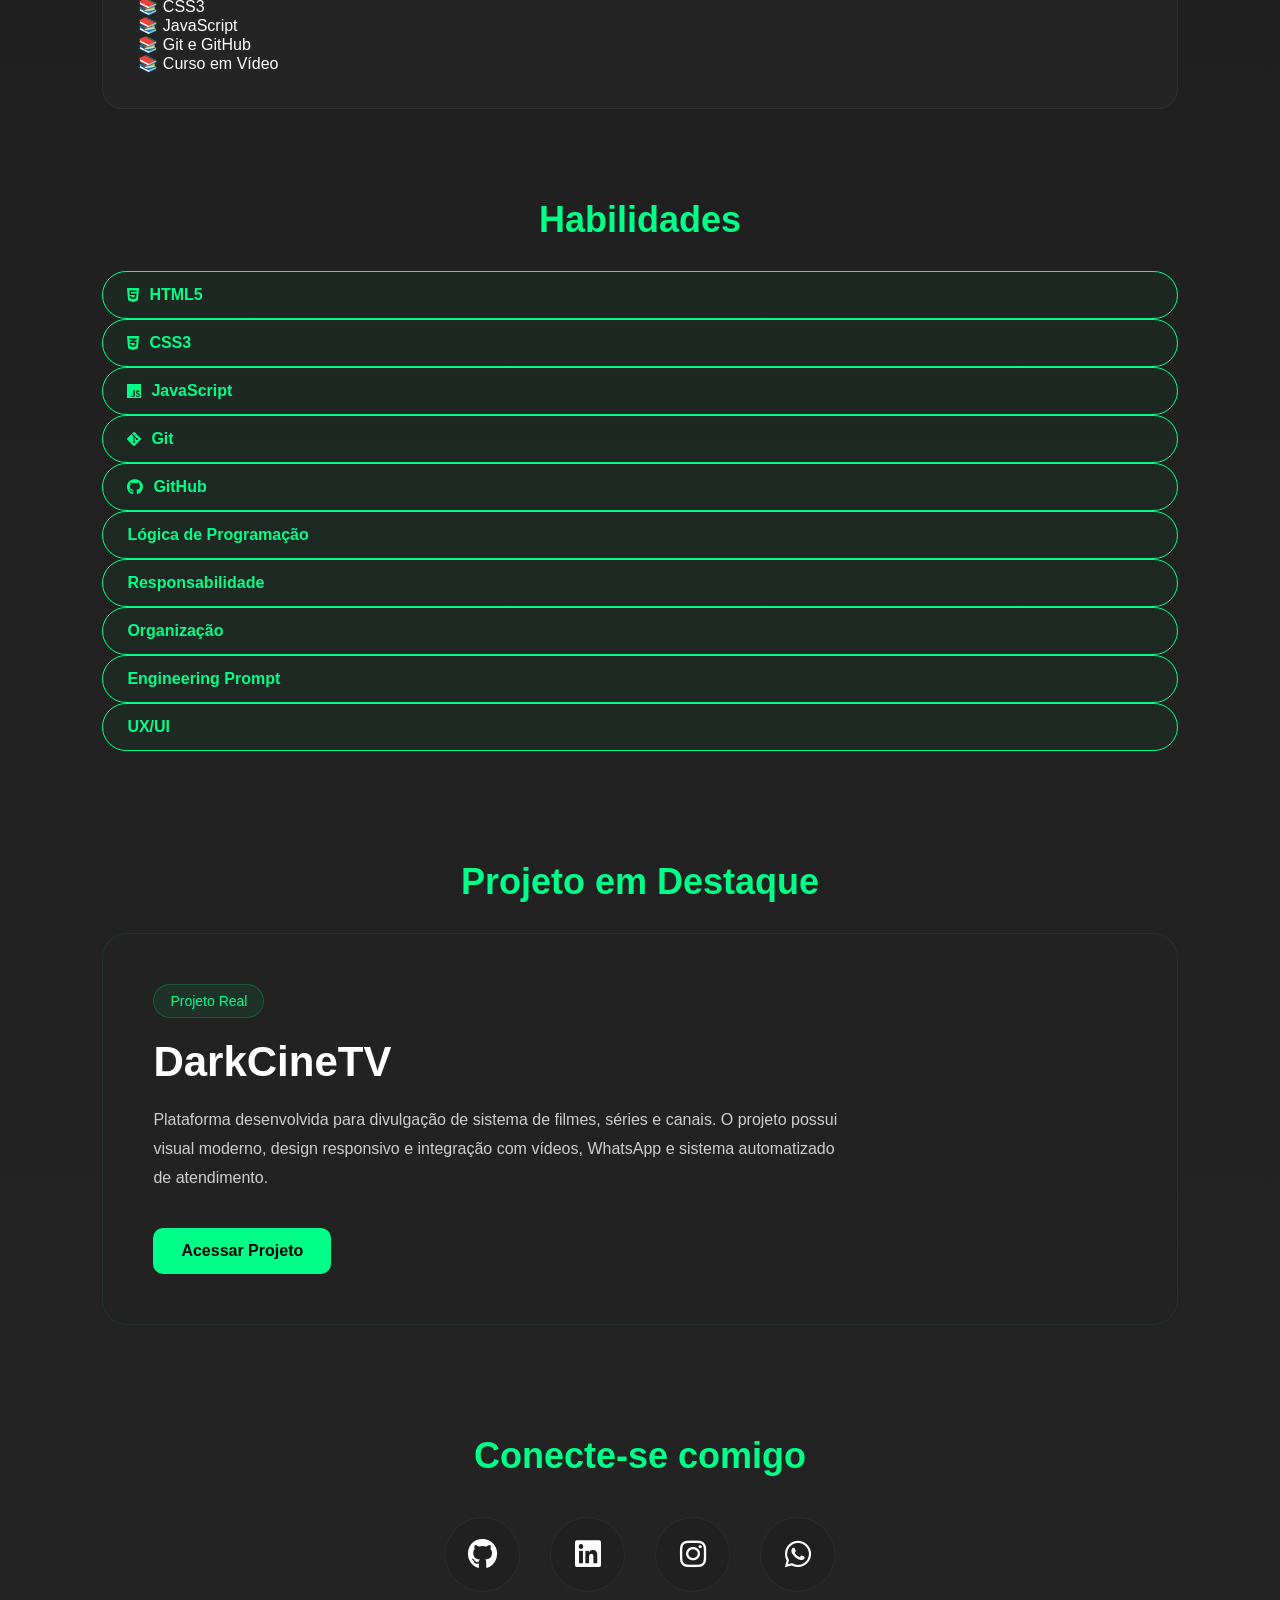
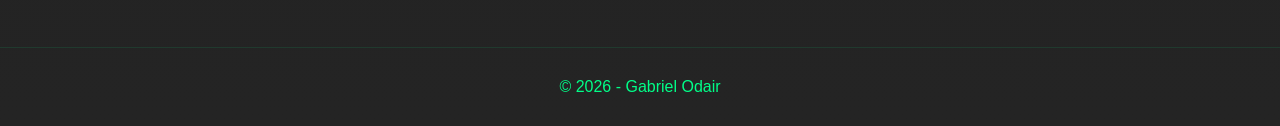
==== commit 987ddfcd: "Update index.html" ====
--- a/index.html
+++ b/index.html
@@ -14,6 +14,7 @@
 </head>
 
 <body>
+    <!-- Cursos.Guanabara -->
 
     <!-- HEADER -->
 
@@ -55,7 +56,7 @@
         Bem vindo ao meu Site!
     </div>
 
-    <!-- HERO .-->
+    <!-- HERO -->
 
     <section class="hero">
 
